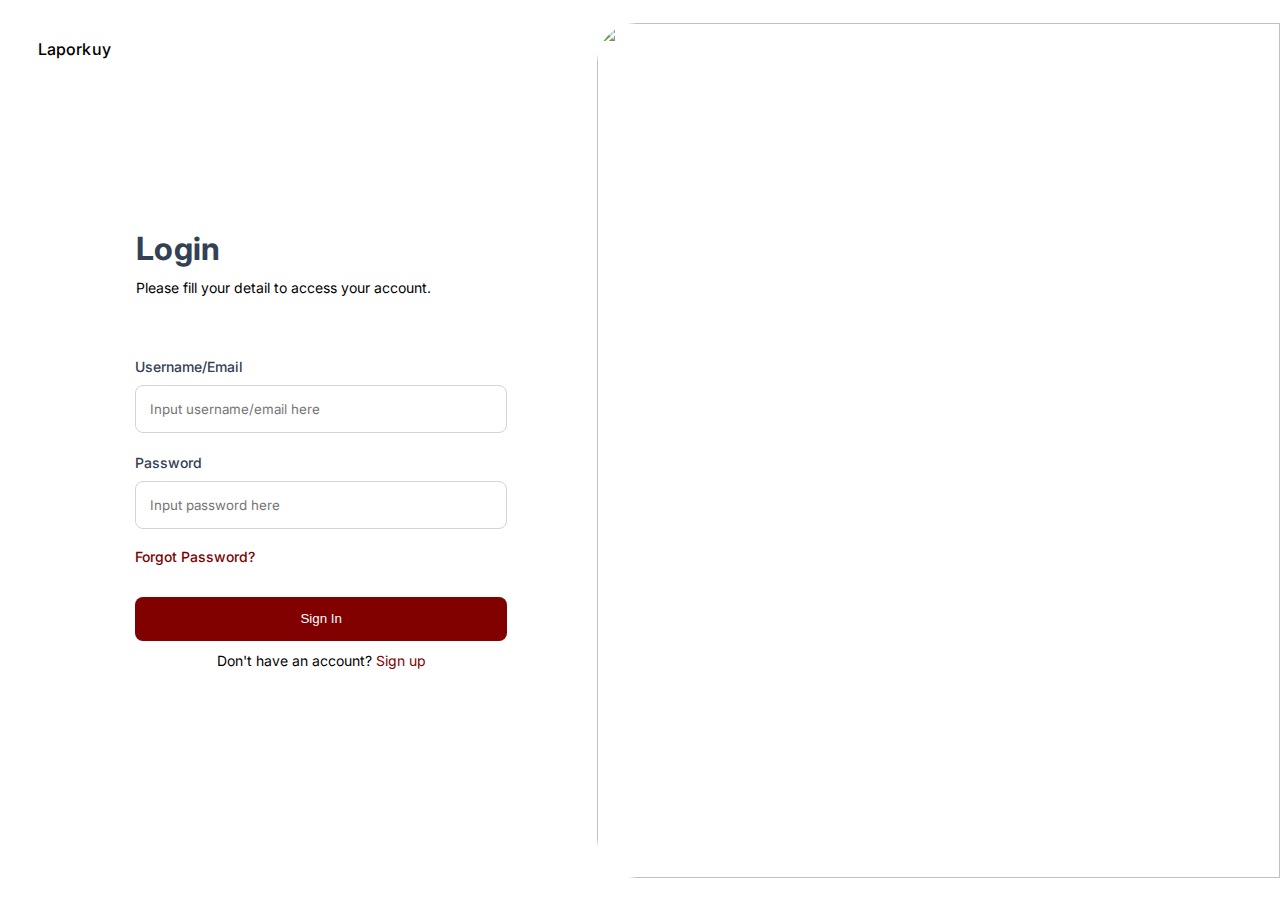
==== index.html @ 9e6e642a "Add files via upload" ====
<!DOCTYPE html>
<html lang="en">
<head>
    <meta name="viewport" content="width=device-width, initial-scale=1.0">
    <meta charset="UTF-8">
    <meta http-equiv="X-UA-Compatible" content="IE=edge">
    <meta name="viewport" content="width=device-width, initial-scale=1.0">
    <link rel="stylesheet" href="styleMobile.css">
    <link rel="preconnect" href="https://fonts.googleapis.com">
    <link rel="preconnect" href="https://fonts.gstatic.com" crossorigin>
    <link href="https://fonts.googleapis.com/css2?family=Comfortaa:wght@300;400;500;600;700&family=Inter:wght@100;200;300;400;500;600;700;800;900&family=Nunito:ital,wght@0,200;0,300;0,400;0,500;0,600;0,700;0,800;0,900;0,1000;1,200;1,300;1,400;1,500;1,600;1,700;1,800;1,900;1,1000&family=Playfair+Display:ital,wght@0,400;0,500;0,600;0,700;0,800;0,900;1,400;1,500;1,600;1,800;1,900&family=Raleway:ital,wght@0,100;0,200;0,300;0,400;0,500;0,600;0,700;0,800;0,900;1,100;1,200;1,300;1,400;1,500;1,600;1,700;1,800;1,900&family=Roboto:ital,wght@0,100;0,300;0,400;0,500;0,700;0,900;1,100;1,300;1,400;1,500;1,700;1,900&display=swap" rel="stylesheet">
    <title>Login Laporkuy!</title>
</head>
<body>
    <div class="merk">
        <div class="logo">
            <img src="img/L__2_-removebg-preview.png" alt="">
        </div>
        <div class="name">
            <h1>Laporkuy</h1>
        </div>
    </div>
    <div class="container">
        <div class="loginContainer">
            <div class="kataSambutan">
                <h2>Login</h2>
                <p>Please fill your detail to access your account.</p>
            </div>
            <div class="login">
                <form action="" id="login">
                    <div class="loginTemplate" id="first">
                        <h3>Username/Email</h3>
                        <input type="text" id="username" placeholder="Input username/email here">
                    </div>
                    <div class="loginTemplate" id="second">
                        <h3>Password</h3>
                        <input type="password" id="password" placeholder="Input password here">
                    </div>
                    <div class="forgotPassword">
                        <a href="#"> Forgot Password?</a>
                    </div>
                    <div class="buttonSignIn">
                        <button id="submit">Sign In</button>
                    </div>
                </form>
                <div class="account">
                    <h3>Don't have an account? <a href="#">Sign up</a></h3>
                </div>
            </div>
        </div>
        <div class="gambar">
            <img src="img/gambarDepan.jpg" alt="">
        </div>
    </div>

    <script src="script.js"></script>
</body>
</html>
---- styleMobile.css ----
/* http://meyerweb.com/eric/tools/css/reset/ 
        v2.0 | 20110126
        License: none (public domain)
        */

        html, body, div, span, applet, object, iframe,
        h1, h2, h3, h4, h5, h6, p, blockquote, pre,
        a, abbr, acronym, address, big, cite, code,
        del, dfn, em, img, ins, kbd, q, s, samp,
        small, strike, strong, sub, sup, tt, var,
        b, u, i, center,
        dl, dt, dd, ol, ul, li,
        fieldset, form, label, legend,
        table, caption, tbody, tfoot, thead, tr, th, td,
        article, aside, canvas, details, embed, 
        figure, figcaption, footer, header, hgroup, 
        menu, nav, output, ruby, section, summary,
        time, mark, audio, video {
            margin: 0;
            padding: 0;
            border: 0;
            font-size: 100%;
            font: inherit;
            vertical-align: baseline;
        }
        /* HTML5 display-role reset for older browsers */
        article, aside, details, figcaption, figure, 
        footer, header, hgroup, menu, nav, section {
            display: block;
        }
        body {
            line-height: 1;
        }
        ol, ul {
            list-style: none;
        }
        blockquote, q {
            quotes: none;
        }
        blockquote:before, blockquote:after,
        q:before, q:after {
            content: '';
            content: none;
        }
        table {
            border-collapse: collapse;
            border-spacing: 0;
        }
        /* Style Start Here */
        body{
            margin: 0;
        }
        div.merk{
            display: flex;
            align-items: center;
            flex-direction: column;
            padding-left: 5vw;
            width: 90vw;
            padding-right: 5vw;
            padding-top: 10vh;
        }
        div.merk h1{
            font-family: 'Inter';
            font-style: normal;
            font-weight: 500;
            font-size: 16px;
            line-height: 19px;
            letter-spacing: 0.01em;
        }
        div.logo{
            width: fit-content;
        }
        div.logo img{
            width: 40px;
        }
        div.loginContainer{
            margin-top: 56px;
            padding-left: 7vw;
            padding-right: 7vw;
        }
        div.loginContainer div.kataSambutan{
            padding: 1px;
            display: flex;
            flex-direction: column;
            gap: 8px;
        }
        div.loginContainer div.kataSambutan h2{
            color: #344054;
            font-family: 'Inter';
            font-style: normal;
            font-weight: 700;
            font-size: 32px;
            line-height: 39px;
            letter-spacing: 0.01em;
            text-transform: capitalize;
        }
        div.loginContainer div.kataSambutan p{
            font-family: 'Inter';
            font-style: normal;
            font-weight: 400;
            font-size: 14px;
            line-height: 24px;
        }
        div.loginTemplate{
            display: flex;
            flex-direction: column;
            gap: 8px;
        }
        div.loginTemplate h3{
            color: #344054;
            font-family: 'Inter';
            font-style: normal;
            font-weight: 500;
            font-size: 14px;
            line-height: 20px;
        }
        div.loginTemplate input{
            border-radius: 8px;
            border: 1px solid #D0D5DD;
            height: 44px;
        }
        div.loginTemplate input[type = 'text']{
            padding-left: 14px;
            padding-right: 14px;
            font-family: 'Inter';
        }
        div.loginTemplate input[type = 'password']{
            padding-left: 14px;
            padding-right: 14px;
            font-family: 'Inter';
        }
        div.loginTemplate input[type = 'email']{
            padding-left: 14px;
            padding-right: 14px;
            font-family: 'Inter';
        }
        div.loginTemplate#first{
            margin-top: 56px;
        }
        div.loginTemplate#second{
            margin-top: 20px;
        }
        div.forgotPassword{
            margin-top: 20px;
        }
        div.forgotPassword a{
            text-decoration: none;
            font-family: 'Inter';
            font-style: normal;
            font-weight: 500;
            font-size: 14px;
            color: rgba(129, 0, 0, 1);
        }
        div.buttonSignIn button{
            margin-top: 32px;
            width: 100%;
            height: 44px;
            background-color: rgba(129, 0, 0, 1);
            color: white;
            border: none;
            border-radius: 8px;
        }
        div.account{
            margin-top: 8px;
        }
        div.account h3{
            text-align: center;
            font-family: 'Inter';
            font-style: normal;
            font-weight: 400;
            font-size: 14px;
            line-height: 24px;
        }
        div.account h3 a{
            text-decoration: none;
            color: rgba(129, 0, 0, 1);
        }
        div.gambar img{
            width: 0;
        }

        @media (min-width : 992px) {
            div.merk{
                position: absolute;
                display: flex;
                height: 7vh;
                overflow: hidden;
                align-items: center;
                flex-direction: row;
                gap: 12px;
                padding-left: 2vw;
                padding-right: 0;
                width: 30vw;
                padding-top: 2vh;
            }
            div.container{
                display: flex;
                flex-direction: row;
                width: 100vw;
                height: 95vh;
                padding-top: 2.5vh;
                margin-right: 0;
                padding-right: 0;
                justify-content: space-between;
            }
            div.loginContainer{
                align-self: center;
                width: 30%;
                margin-top: 0;
                padding-right: 10vh;
                padding-left: 15vh;
            }
            div.gambar{
                overflow: hidden;
                border-top-left-radius: 40px;
                border-bottom-left-radius: 40px;
                align-self: center;
                width: 55%;
                height: 100%;
            }
            div.gambar img{
                width: 100%;
                height: 100%;
            }
        }
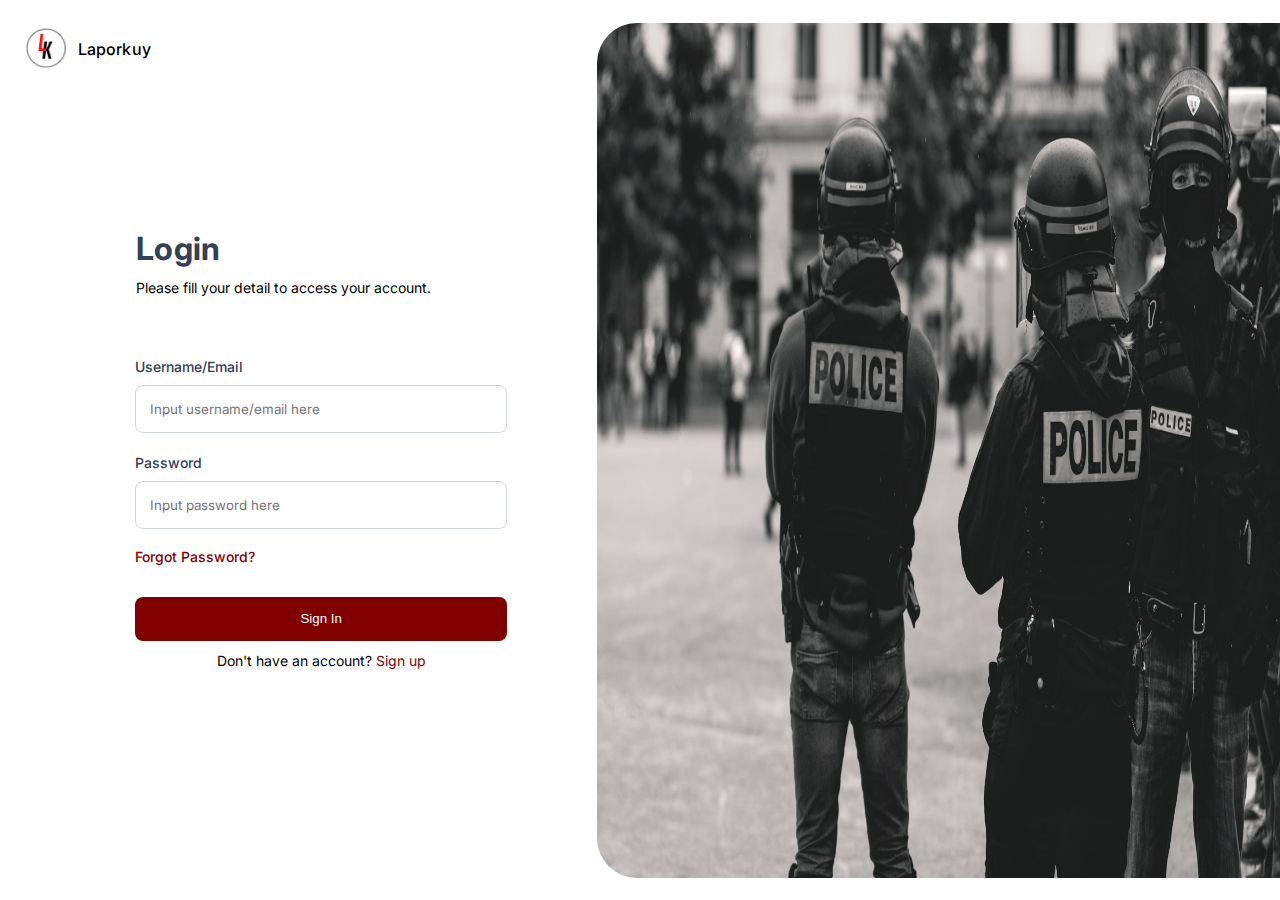
==== commit dd5d65f2: "add img" ====
--- a/index.html
+++ b/index.html
@@ -1,58 +1,58 @@
-<!DOCTYPE html>
-<html lang="en">
-<head>
-    <meta name="viewport" content="width=device-width, initial-scale=1.0">
-    <meta charset="UTF-8">
-    <meta http-equiv="X-UA-Compatible" content="IE=edge">
-    <meta name="viewport" content="width=device-width, initial-scale=1.0">
-    <link rel="stylesheet" href="styleMobile.css">
-    <link rel="preconnect" href="https://fonts.googleapis.com">
-    <link rel="preconnect" href="https://fonts.gstatic.com" crossorigin>
-    <link href="https://fonts.googleapis.com/css2?family=Comfortaa:wght@300;400;500;600;700&family=Inter:wght@100;200;300;400;500;600;700;800;900&family=Nunito:ital,wght@0,200;0,300;0,400;0,500;0,600;0,700;0,800;0,900;0,1000;1,200;1,300;1,400;1,500;1,600;1,700;1,800;1,900;1,1000&family=Playfair+Display:ital,wght@0,400;0,500;0,600;0,700;0,800;0,900;1,400;1,500;1,600;1,800;1,900&family=Raleway:ital,wght@0,100;0,200;0,300;0,400;0,500;0,600;0,700;0,800;0,900;1,100;1,200;1,300;1,400;1,500;1,600;1,700;1,800;1,900&family=Roboto:ital,wght@0,100;0,300;0,400;0,500;0,700;0,900;1,100;1,300;1,400;1,500;1,700;1,900&display=swap" rel="stylesheet">
-    <title>Login Laporkuy!</title>
-</head>
-<body>
-    <div class="merk">
-        <div class="logo">
-            <img src="img/L__2_-removebg-preview.png" alt="">
-        </div>
-        <div class="name">
-            <h1>Laporkuy</h1>
-        </div>
-    </div>
-    <div class="container">
-        <div class="loginContainer">
-            <div class="kataSambutan">
-                <h2>Login</h2>
-                <p>Please fill your detail to access your account.</p>
-            </div>
-            <div class="login">
-                <form action="" id="login">
-                    <div class="loginTemplate" id="first">
-                        <h3>Username/Email</h3>
-                        <input type="text" id="username" placeholder="Input username/email here">
-                    </div>
-                    <div class="loginTemplate" id="second">
-                        <h3>Password</h3>
-                        <input type="password" id="password" placeholder="Input password here">
-                    </div>
-                    <div class="forgotPassword">
-                        <a href="#"> Forgot Password?</a>
-                    </div>
-                    <div class="buttonSignIn">
-                        <button id="submit">Sign In</button>
-                    </div>
-                </form>
-                <div class="account">
-                    <h3>Don't have an account? <a href="#">Sign up</a></h3>
-                </div>
-            </div>
-        </div>
-        <div class="gambar">
-            <img src="img/gambarDepan.jpg" alt="">
-        </div>
-    </div>
-
-    <script src="script.js"></script>
-</body>
+<!DOCTYPE html>
+<html lang="en">
+<head>
+    <meta name="viewport" content="width=device-width, initial-scale=1.0">
+    <meta charset="UTF-8">
+    <meta http-equiv="X-UA-Compatible" content="IE=edge">
+    <meta name="viewport" content="width=device-width, initial-scale=1.0">
+    <link rel="stylesheet" href="styleMobile.css">
+    <link rel="preconnect" href="https://fonts.googleapis.com">
+    <link rel="preconnect" href="https://fonts.gstatic.com" crossorigin>
+    <link href="https://fonts.googleapis.com/css2?family=Comfortaa:wght@300;400;500;600;700&family=Inter:wght@100;200;300;400;500;600;700;800;900&family=Nunito:ital,wght@0,200;0,300;0,400;0,500;0,600;0,700;0,800;0,900;0,1000;1,200;1,300;1,400;1,500;1,600;1,700;1,800;1,900;1,1000&family=Playfair+Display:ital,wght@0,400;0,500;0,600;0,700;0,800;0,900;1,400;1,500;1,600;1,800;1,900&family=Raleway:ital,wght@0,100;0,200;0,300;0,400;0,500;0,600;0,700;0,800;0,900;1,100;1,200;1,300;1,400;1,500;1,600;1,700;1,800;1,900&family=Roboto:ital,wght@0,100;0,300;0,400;0,500;0,700;0,900;1,100;1,300;1,400;1,500;1,700;1,900&display=swap" rel="stylesheet">
+    <title>Login Laporkuy!</title>
+</head>
+<body>
+    <div class="merk">
+        <div class="logo">
+            <img src="img/L__2_-removebg-preview.png" alt="">
+        </div>
+        <div class="name">
+            <h1>Laporkuy</h1>
+        </div>
+    </div>
+    <div class="container">
+        <div class="loginContainer">
+            <div class="kataSambutan">
+                <h2>Login</h2>
+                <p>Please fill your detail to access your account.</p>
+            </div>
+            <div class="login">
+                <form action="" id="login">
+                    <div class="loginTemplate" id="first">
+                        <h3>Username/Email</h3>
+                        <input type="text" id="username" placeholder="Input username/email here">
+                    </div>
+                    <div class="loginTemplate" id="second">
+                        <h3>Password</h3>
+                        <input type="password" id="password" placeholder="Input password here">
+                    </div>
+                    <div class="forgotPassword">
+                        <a href="#"> Forgot Password?</a>
+                    </div>
+                    <div class="buttonSignIn">
+                        <button id="submit">Sign In</button>
+                    </div>
+                </form>
+                <div class="account">
+                    <h3>Don't have an account? <a href="#">Sign up</a></h3>
+                </div>
+            </div>
+        </div>
+        <div class="gambar">
+            <img src="img/gambarDepan.jpg" alt="">
+        </div>
+    </div>
+
+    <script src="script.js"></script>
+</body>
 </html>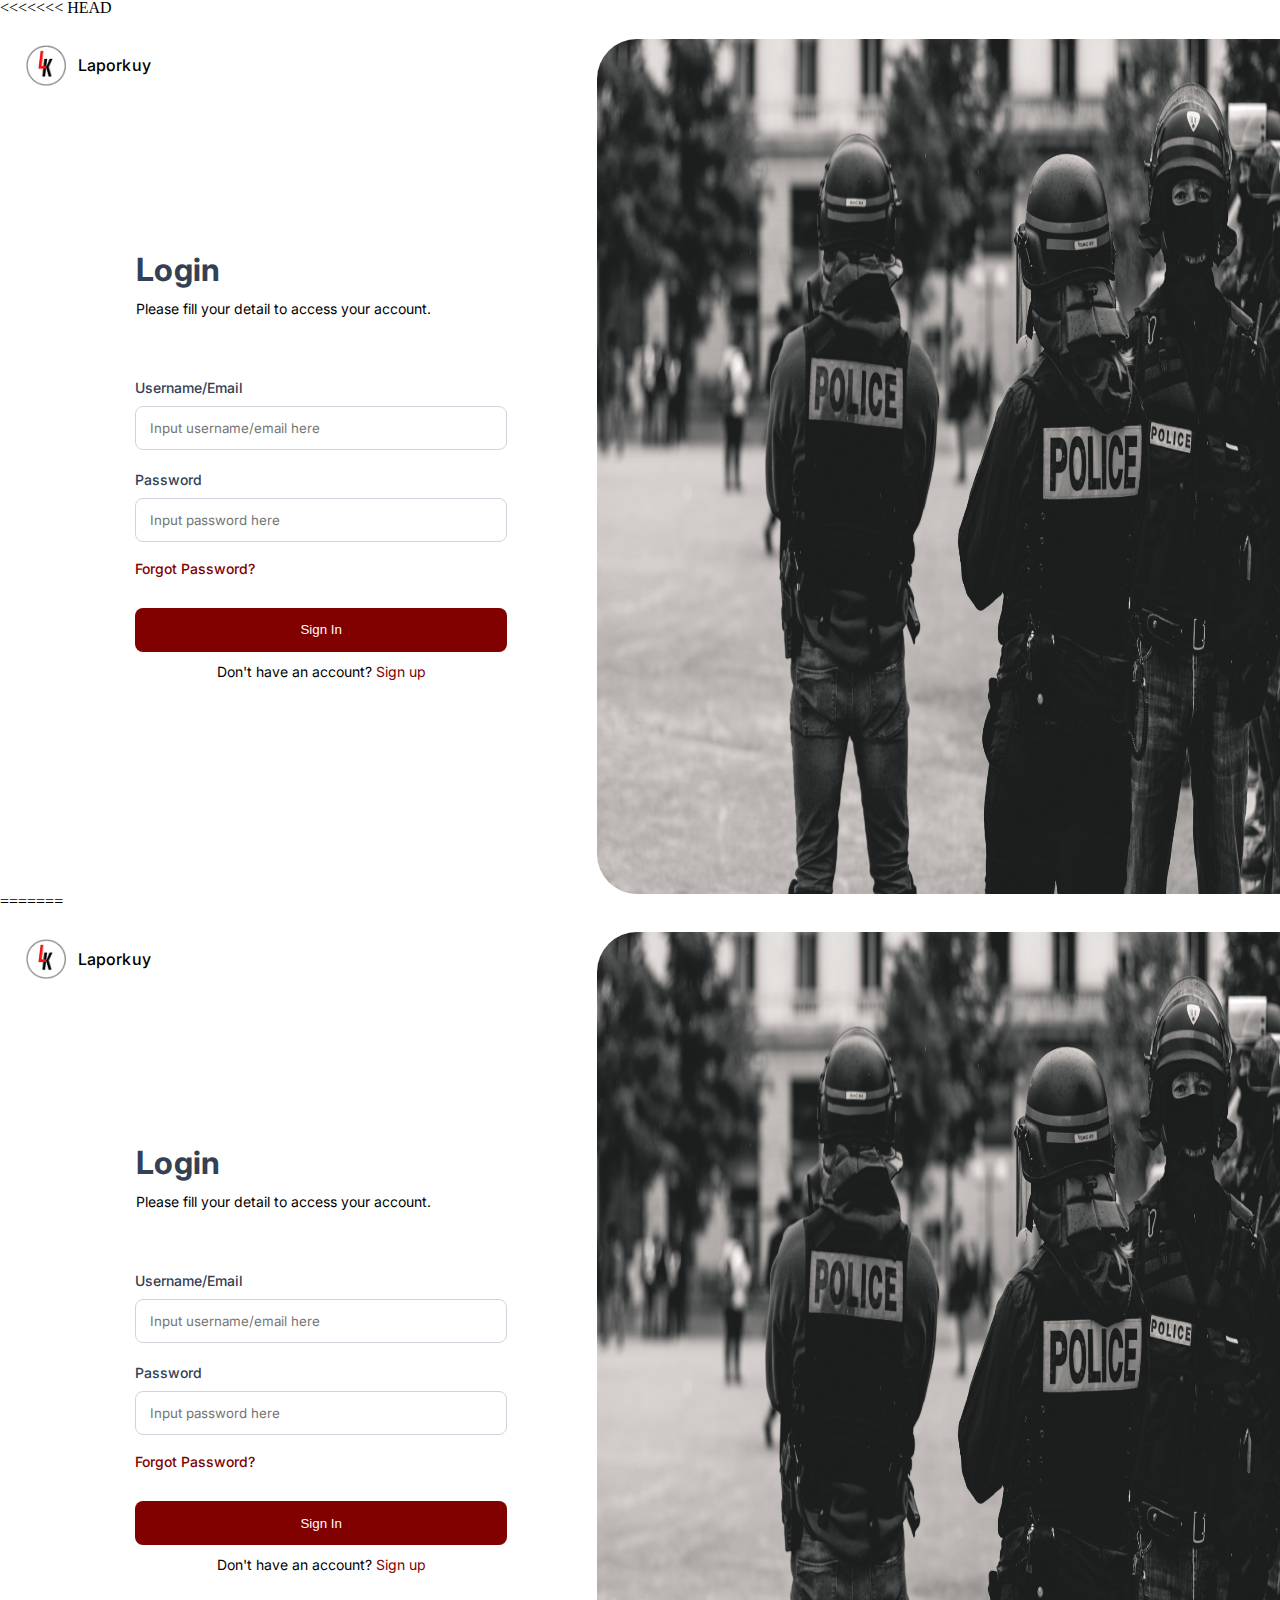
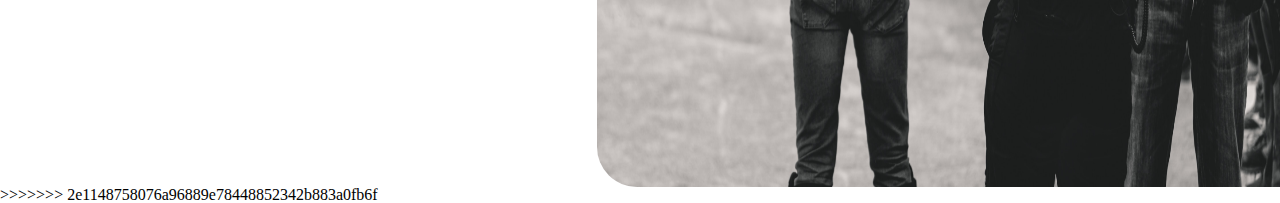
==== commit 7289f5ca: "Delete loginmobile diganti sama index" ====
--- a/index.html
+++ b/index.html
@@ -1,3 +1,62 @@
+<<<<<<< HEAD
+<!DOCTYPE html>
+<html lang="en">
+<head>
+    <meta name="viewport" content="width=device-width, initial-scale=1.0">
+    <meta charset="UTF-8">
+    <meta http-equiv="X-UA-Compatible" content="IE=edge">
+    <meta name="viewport" content="width=device-width, initial-scale=1.0">
+    <link rel="stylesheet" href="styleMobile.css">
+    <link rel="preconnect" href="https://fonts.googleapis.com">
+    <link rel="preconnect" href="https://fonts.gstatic.com" crossorigin>
+    <link href="https://fonts.googleapis.com/css2?family=Comfortaa:wght@300;400;500;600;700&family=Inter:wght@100;200;300;400;500;600;700;800;900&family=Nunito:ital,wght@0,200;0,300;0,400;0,500;0,600;0,700;0,800;0,900;0,1000;1,200;1,300;1,400;1,500;1,600;1,700;1,800;1,900;1,1000&family=Playfair+Display:ital,wght@0,400;0,500;0,600;0,700;0,800;0,900;1,400;1,500;1,600;1,800;1,900&family=Raleway:ital,wght@0,100;0,200;0,300;0,400;0,500;0,600;0,700;0,800;0,900;1,100;1,200;1,300;1,400;1,500;1,600;1,700;1,800;1,900&family=Roboto:ital,wght@0,100;0,300;0,400;0,500;0,700;0,900;1,100;1,300;1,400;1,500;1,700;1,900&display=swap" rel="stylesheet">
+    <title>Login Laporkuy!</title>
+</head>
+<body>
+    <div class="merk">
+        <div class="logo">
+            <img src="img/L__2_-removebg-preview.png" alt="">
+        </div>
+        <div class="name">
+            <h1>Laporkuy</h1>
+        </div>
+    </div>
+    <div class="container">
+        <div class="loginContainer">
+            <div class="kataSambutan">
+                <h2>Login</h2>
+                <p>Please fill your detail to access your account.</p>
+            </div>
+            <div class="login">
+                <form action="" id="login">
+                    <div class="loginTemplate" id="first">
+                        <h3>Username/Email</h3>
+                        <input type="text" id="username" placeholder="Input username/email here">
+                    </div>
+                    <div class="loginTemplate" id="second">
+                        <h3>Password</h3>
+                        <input type="password" id="password" placeholder="Input password here">
+                    </div>
+                    <div class="forgotPassword">
+                        <a href="#"> Forgot Password?</a>
+                    </div>
+                    <div class="buttonSignIn">
+                        <button id="submit">Sign In</button>
+                    </div>
+                </form>
+                <div class="account">
+                    <h3>Don't have an account? <a href="register.html">Sign up</a></h3>
+                </div>
+            </div>
+        </div>
+        <div class="gambar">
+            <img src="img/gambarDepan.jpg" alt="">
+        </div>
+    </div>
+
+    <script src="script.js"></script>
+</body>
+=======
 <!DOCTYPE html>
 <html lang="en">
 <head>
@@ -55,4 +114,5 @@
 
     <script src="script.js"></script>
 </body>
+>>>>>>> 2e1148758076a96889e78448852342b883a0fb6f
 </html>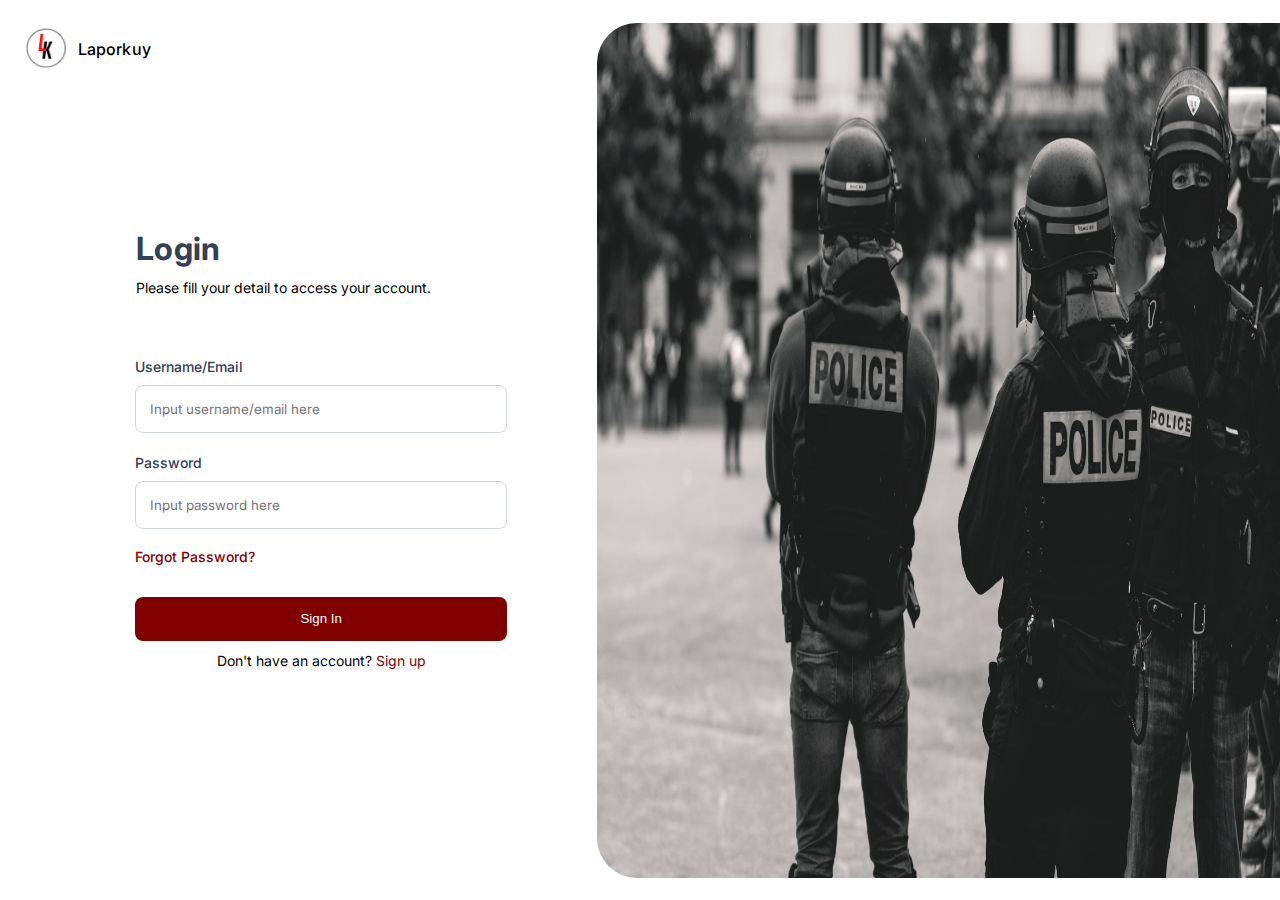
==== commit 05e960a2: "Mengganti arah href" ====
--- a/index.html
+++ b/index.html
@@ -1,4 +1,3 @@
-<<<<<<< HEAD
 <!DOCTYPE html>
 <html lang="en">
 <head>
@@ -56,63 +55,4 @@
 
     <script src="script.js"></script>
 </body>
-=======
-<!DOCTYPE html>
-<html lang="en">
-<head>
-    <meta name="viewport" content="width=device-width, initial-scale=1.0">
-    <meta charset="UTF-8">
-    <meta http-equiv="X-UA-Compatible" content="IE=edge">
-    <meta name="viewport" content="width=device-width, initial-scale=1.0">
-    <link rel="stylesheet" href="styleMobile.css">
-    <link rel="preconnect" href="https://fonts.googleapis.com">
-    <link rel="preconnect" href="https://fonts.gstatic.com" crossorigin>
-    <link href="https://fonts.googleapis.com/css2?family=Comfortaa:wght@300;400;500;600;700&family=Inter:wght@100;200;300;400;500;600;700;800;900&family=Nunito:ital,wght@0,200;0,300;0,400;0,500;0,600;0,700;0,800;0,900;0,1000;1,200;1,300;1,400;1,500;1,600;1,700;1,800;1,900;1,1000&family=Playfair+Display:ital,wght@0,400;0,500;0,600;0,700;0,800;0,900;1,400;1,500;1,600;1,800;1,900&family=Raleway:ital,wght@0,100;0,200;0,300;0,400;0,500;0,600;0,700;0,800;0,900;1,100;1,200;1,300;1,400;1,500;1,600;1,700;1,800;1,900&family=Roboto:ital,wght@0,100;0,300;0,400;0,500;0,700;0,900;1,100;1,300;1,400;1,500;1,700;1,900&display=swap" rel="stylesheet">
-    <title>Login Laporkuy!</title>
-</head>
-<body>
-    <div class="merk">
-        <div class="logo">
-            <img src="img/L__2_-removebg-preview.png" alt="">
-        </div>
-        <div class="name">
-            <h1>Laporkuy</h1>
-        </div>
-    </div>
-    <div class="container">
-        <div class="loginContainer">
-            <div class="kataSambutan">
-                <h2>Login</h2>
-                <p>Please fill your detail to access your account.</p>
-            </div>
-            <div class="login">
-                <form action="" id="login">
-                    <div class="loginTemplate" id="first">
-                        <h3>Username/Email</h3>
-                        <input type="text" id="username" placeholder="Input username/email here">
-                    </div>
-                    <div class="loginTemplate" id="second">
-                        <h3>Password</h3>
-                        <input type="password" id="password" placeholder="Input password here">
-                    </div>
-                    <div class="forgotPassword">
-                        <a href="#"> Forgot Password?</a>
-                    </div>
-                    <div class="buttonSignIn">
-                        <button id="submit">Sign In</button>
-                    </div>
-                </form>
-                <div class="account">
-                    <h3>Don't have an account? <a href="#">Sign up</a></h3>
-                </div>
-            </div>
-        </div>
-        <div class="gambar">
-            <img src="img/gambarDepan.jpg" alt="">
-        </div>
-    </div>
-
-    <script src="script.js"></script>
-</body>
->>>>>>> 2e1148758076a96889e78448852342b883a0fb6f
 </html>